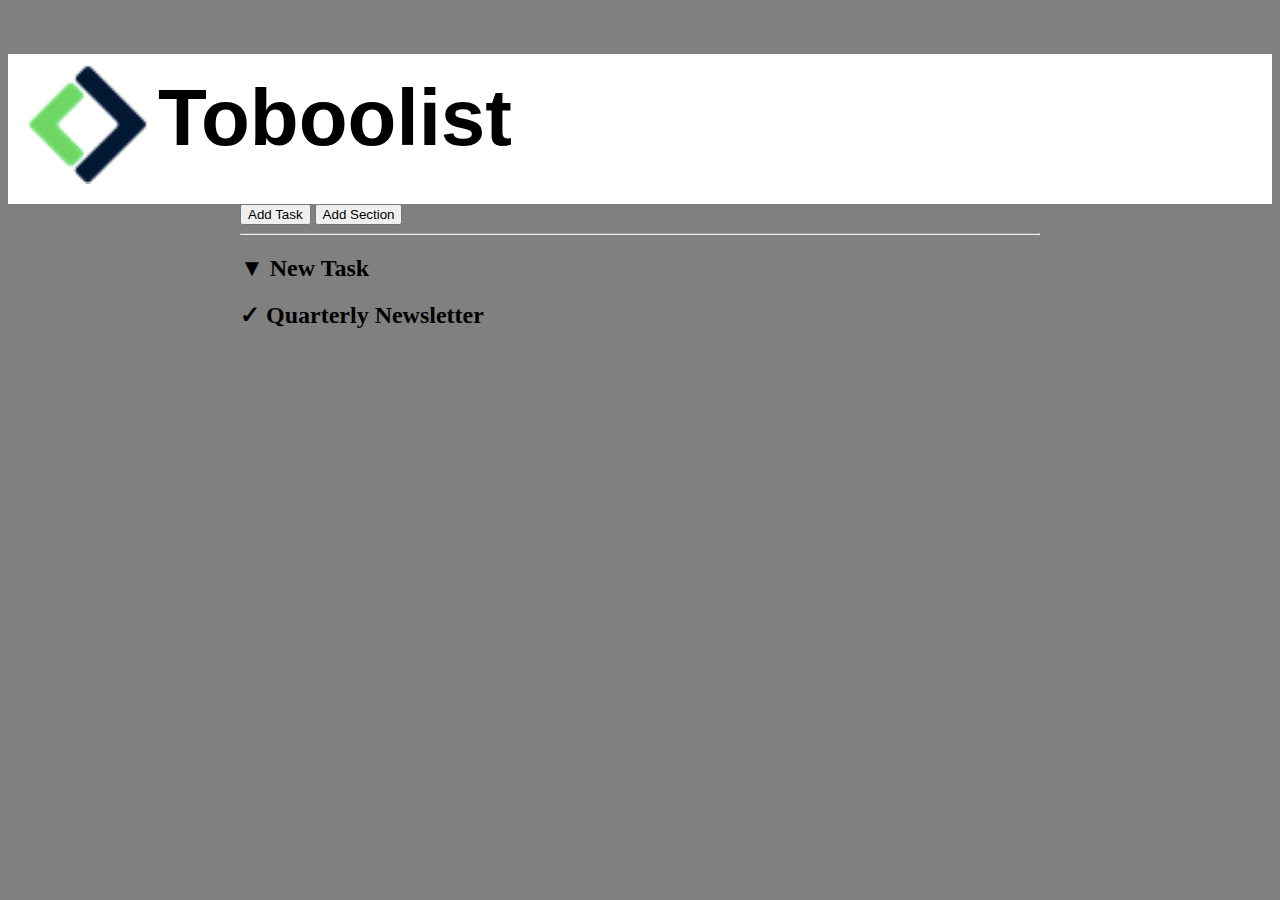
==== index.html @ ff5eb4f4 "feat(main):add Task and ToDo" ====
<!DOCTYPE html>
<html lang="en">
<head>
    <meta charset="UTF-8">
    <meta http-equiv="X-UA-Compatible" content="IE=edge">
    <meta name="viewport" content="width=device-width, initial-scale=1.0">
    <title>|TodoList|</title>
    <link rel="stylesheet" href="./css/style.css">
</head>
<body>
    <!-- Logo -->
    <header>
        <div class="header">
            <img src="./img/Logo.png" alt="logo" />
            <h1>Toboolist</h1>
        </div>
    </header>

    <main>
        <section>
            <!-- Button -->
            <div>
                <button id="butt1">Add Task</button>
                <button id="butt2">Add Section</button>
            </div>
            <hr>
            <!-- 1st Section -->
            <h2 class="Task">&#9660; New Task</h2>
            <h2 class="todo">&check; Quarterly Newsletter</h2>
        </section>
    </main>

    <footer>

    </footer>
    
</body>
</html>
---- css/style.css ----
header{
    background-color: white;
    background-size: auto 160px;
    height: 150px;
    
    
}
.header img {
    float: left;
    width: 120px;
    height: 120px;
    margin-left: 20px;
    vertical-align: text-top;
    padding-top: 10px;
  }
  
  .header h1 {
    position: relative;
    top: 18px;
    left: 10px;
    font-family: Arial, Helvetica, sans-serif;
    font-size: 80px;
  }

  body{
    background-color: gray;
  }

  main{
    max-width: 800px;
    margin: auto;
  }
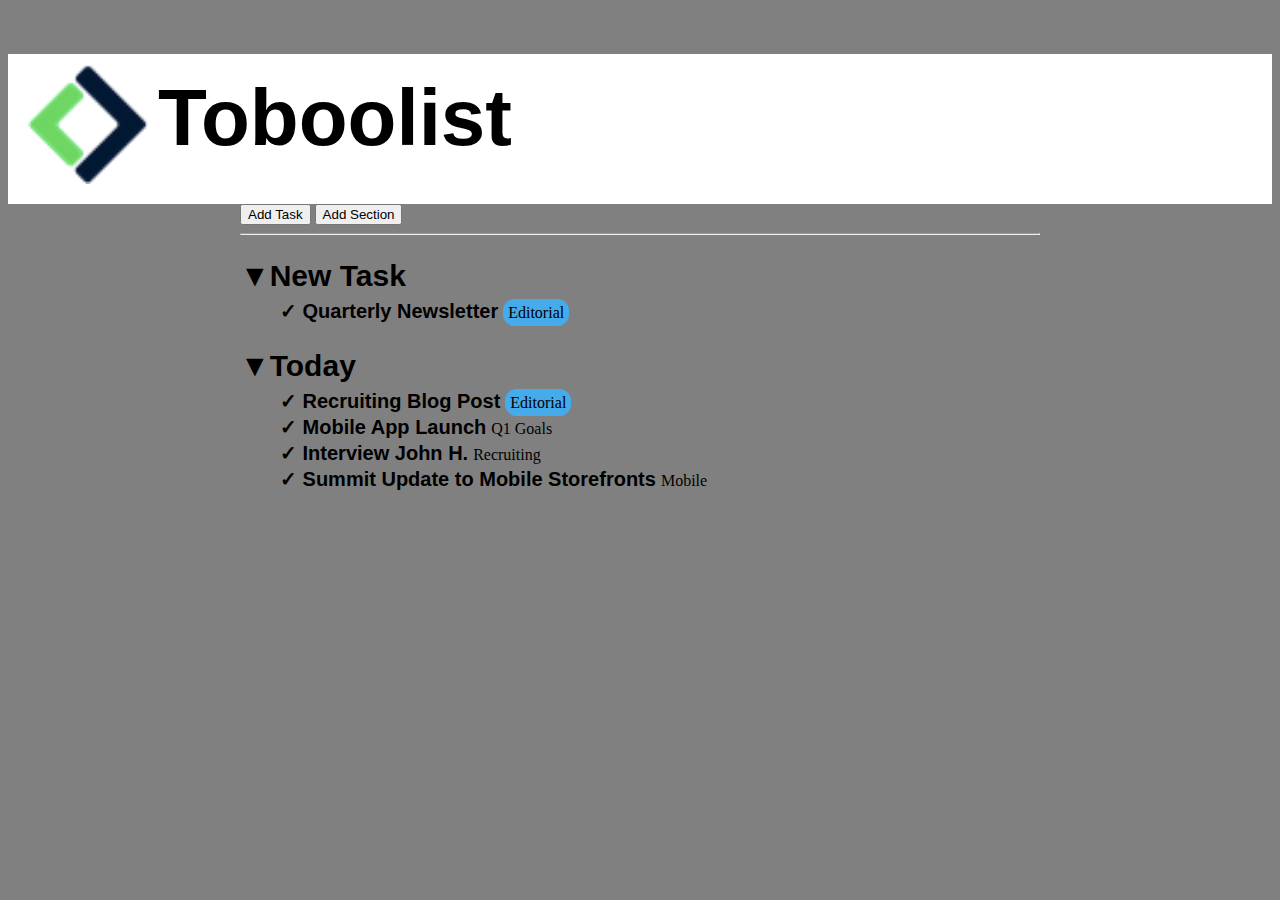
==== commit 1f447d8d: "feat(main):add 2nd section" ====
--- a/index.html
+++ b/index.html
@@ -25,8 +25,34 @@
             </div>
             <hr>
             <!-- 1st Section -->
-            <h2 class="Task">&#9660; New Task</h2>
-            <h2 class="todo">&check; Quarterly Newsletter</h2>
+            <div>
+                <h2 class="Task">&#9660;New Task</h2>
+                <h2 class="todo">&check; Quarterly Newsletter</h2>
+                <span class="editorial">Editorial</span>
+            </div>
+        </section>
+        <!-- 2nd Section -->
+        <section>
+            <div>
+                <h2 class="Task">&#9660;Today</h2>
+                <div>
+                    <h2 class="todo">&check; Recruiting Blog Post</h2>
+                    <span class="editorial">Editorial</span>
+                </div>
+                <div>
+                    <h2 class="todo">&check; Mobile App Launch</h2>
+                    <span class="goals">Q1 Goals</span>
+                </div>
+                <div>
+                    <h2 class="todo">&check; Interview John H.</h2>
+                    <span class="recruiting">Recruiting</span>
+                </div>
+                <div>
+                    <h2 class="todo">&check; Summit Update to Mobile Storefronts</h2>
+                    <span class="mobile">Mobile</span>
+                </div>
+                
+            </div>
         </section>
     </main>
 
--- a/css/style.css
+++ b/css/style.css
@@ -27,6 +27,27 @@
   }
 
   main{
+    box-sizing: border-box;
     max-width: 800px;
     margin: auto;
   }
+.Task{
+    font-family: Arial, Helvetica, sans-serif;
+    font-size: 30px;
+    font-weight: bold;
+    margin-bottom: 5px;
+}
+.todo{
+    font-family: Arial, Helvetica, sans-serif;
+    font-size: 20px;
+    margin: 1px;
+    margin-left: 40px;
+    display: inline-block;
+}
+
+.editorial{
+    background-color: #45ABEA;
+    border: 5px solid #45ABEA;
+    border-radius: 12px;
+
+}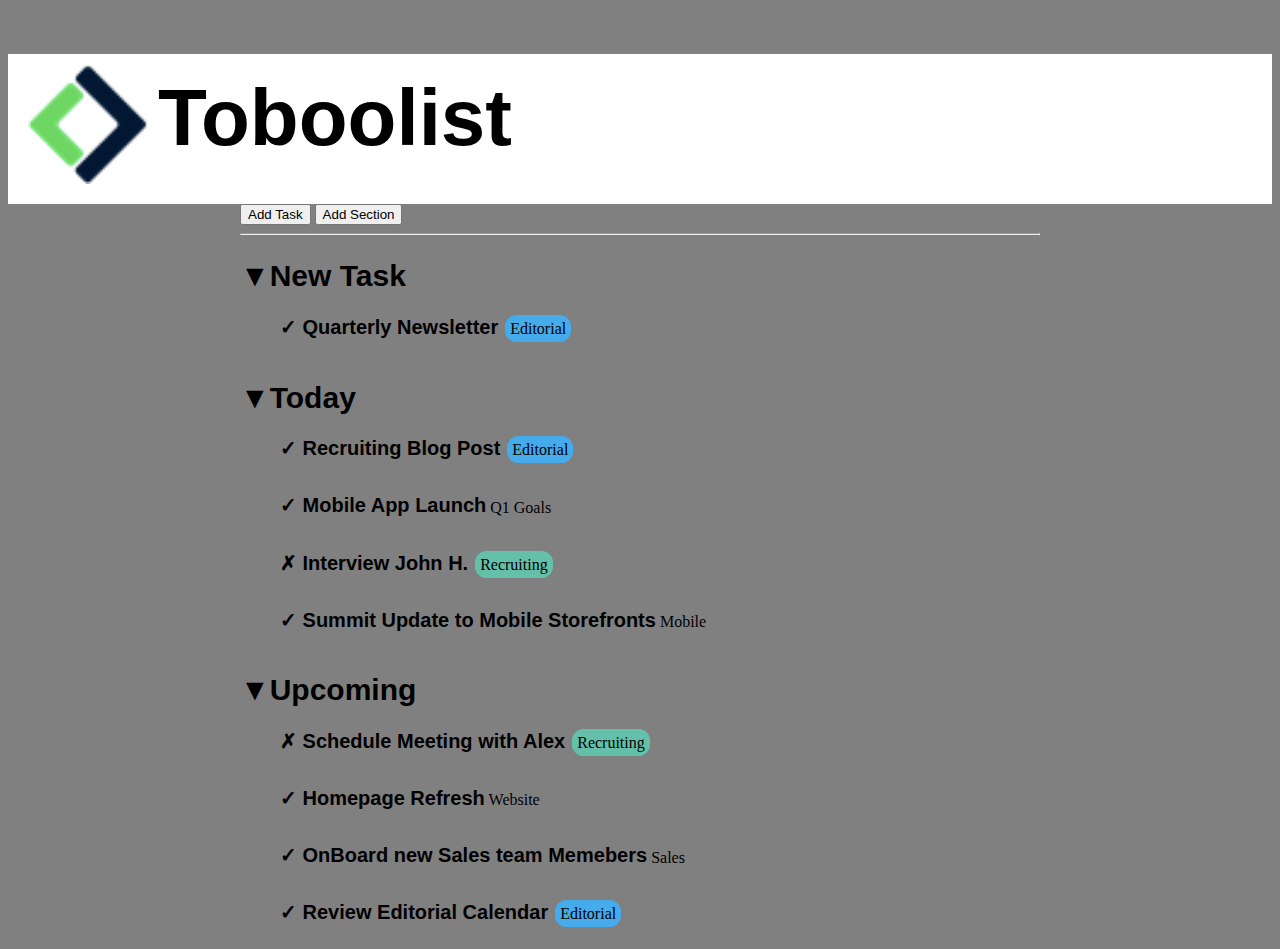
==== commit 5366c6ad: "feat(main):add 3rd section" ====
--- a/index.html
+++ b/index.html
@@ -1,64 +1,84 @@
 <!DOCTYPE html>
 <html lang="en">
-<head>
-    <meta charset="UTF-8">
-    <meta http-equiv="X-UA-Compatible" content="IE=edge">
-    <meta name="viewport" content="width=device-width, initial-scale=1.0">
-    <title>|TodoList|</title>
-    <link rel="stylesheet" href="./css/style.css">
-</head>
-<body>
-    <!-- Logo -->
-    <header>
-        <div class="header">
-            <img src="./img/Logo.png" alt="logo" />
-            <h1>Toboolist</h1>
-        </div>
-    </header>
+    <head>
+        <meta charset="UTF-8">
+        <meta http-equiv="X-UA-Compatible" content="IE=edge">
+        <meta name="viewport" content="width=device-width, initial-scale=1.0">
+        <title>|TodoList|</title>
+        <link rel="stylesheet" href="./css/style.css">
+    </head>
+    <body>
+        <!-- Logo -->
+        <header>
+            <div class="header">
+                <img src="./img/Logo.png" alt="logo" />
+                <h1>Toboolist</h1>
+            </div>
+        </header>
 
-    <main>
-        <section>
-            <!-- Button -->
-            <div>
-                <button id="butt1">Add Task</button>
-                <button id="butt2">Add Section</button>
-            </div>
-            <hr>
-            <!-- 1st Section -->
-            <div>
-                <h2 class="Task">&#9660;New Task</h2>
-                <h2 class="todo">&check; Quarterly Newsletter</h2>
-                <span class="editorial">Editorial</span>
-            </div>
-        </section>
-        <!-- 2nd Section -->
-        <section>
-            <div>
-                <h2 class="Task">&#9660;Today</h2>
+        <main>
+            <section>
+                <!-- Button -->
                 <div>
-                    <h2 class="todo">&check; Recruiting Blog Post</h2>
+                    <button id="butt1">Add Task</button>
+                    <button id="butt2">Add Section</button>
+                </div>
+                <hr>
+                <!-- 1st Section -->
+                <div>
+                    <h2 class="Task">&#9660;New Task</h2>
+                    <h2 class="todo">&check; Quarterly Newsletter</h2>
                     <span class="editorial">Editorial</span>
                 </div>
+            </section>
+            <!-- 2nd Section -->
+            <section>
                 <div>
-                    <h2 class="todo">&check; Mobile App Launch</h2>
-                    <span class="goals">Q1 Goals</span>
+                    <h2 class="Task">&#9660;Today</h2>
+                    <div>
+                        <h2 class="todo">&check; Recruiting Blog Post</h2>
+                        <span class="editorial">Editorial</span>
+                    </div>
+                    <div>
+                        <h2 class="todo">&check; Mobile App Launch</h2>
+                        <span id="goals">Q1 Goals</span>
+                    </div>
+                    <div>
+                        <h2 class="todo">&cross; Interview John H.</h2>
+                        <span class="recruiting">Recruiting</span>
+                    </div>
+                    <div>
+                        <h2 class="todo">&check; Summit Update to Mobile Storefronts</h2>
+                        <span id="mobile">Mobile</span>
+                    </div>
                 </div>
+            </section>
+            <!-- 3rd Section -->
+            <section>
                 <div>
-                    <h2 class="todo">&check; Interview John H.</h2>
-                    <span class="recruiting">Recruiting</span>
+                    <h2 class="Task">&#9660;Upcoming</h2>
+                    <div>
+                        <h2 class="todo">&cross; Schedule Meeting with Alex</h2>
+                        <span class="recruiting">Recruiting</span>
+                    </div>
+                    <div>
+                        <h2 class="todo">&check; Homepage Refresh</h2>
+                        <span id="website">Website</span>
+                    </div>
+                    <div>
+                        <h2 class="todo">&check; OnBoard new Sales team Memebers</h2>
+                        <span id="sales">Sales</span>
+                    </div>
+                    <div>
+                        <h2 class="todo">&check; Review Editorial Calendar</h2>
+                        <span class="editorial">Editorial</span>
                 </div>
-                <div>
-                    <h2 class="todo">&check; Summit Update to Mobile Storefronts</h2>
-                    <span class="mobile">Mobile</span>
-                </div>
-                
-            </div>
-        </section>
-    </main>
+            </section>
+        </main>
 
-    <footer>
+        <footer>
 
-    </footer>
-    
-</body>
+        </footer>
+        
+    </body>
 </html>--- a/css/style.css
+++ b/css/style.css
@@ -40,7 +40,7 @@
 .todo{
     font-family: Arial, Helvetica, sans-serif;
     font-size: 20px;
-    margin: 1px;
+    border: 5px;
     margin-left: 40px;
     display: inline-block;
 }
@@ -49,5 +49,25 @@
     background-color: #45ABEA;
     border: 5px solid #45ABEA;
     border-radius: 12px;
+    margin-left: 3px;
+}
+.goals{
+    background-color: #9C72E4;
+    border: 5px solid #9C72E4;
+    border-radius: 12px;
+    margin-left: 3px;
+}
 
+.recruiting{
+    background-color: #64C0A9;
+    border: 5px solid #64C0A9;
+    border-radius: 12px;
+    margin-left: 3px;
+}
+
+.mobile{
+    background-color: #F29E33;
+    border: 5px solid #F29E33;
+    border-radius: 12px;
+    margin-left: 3px;
 }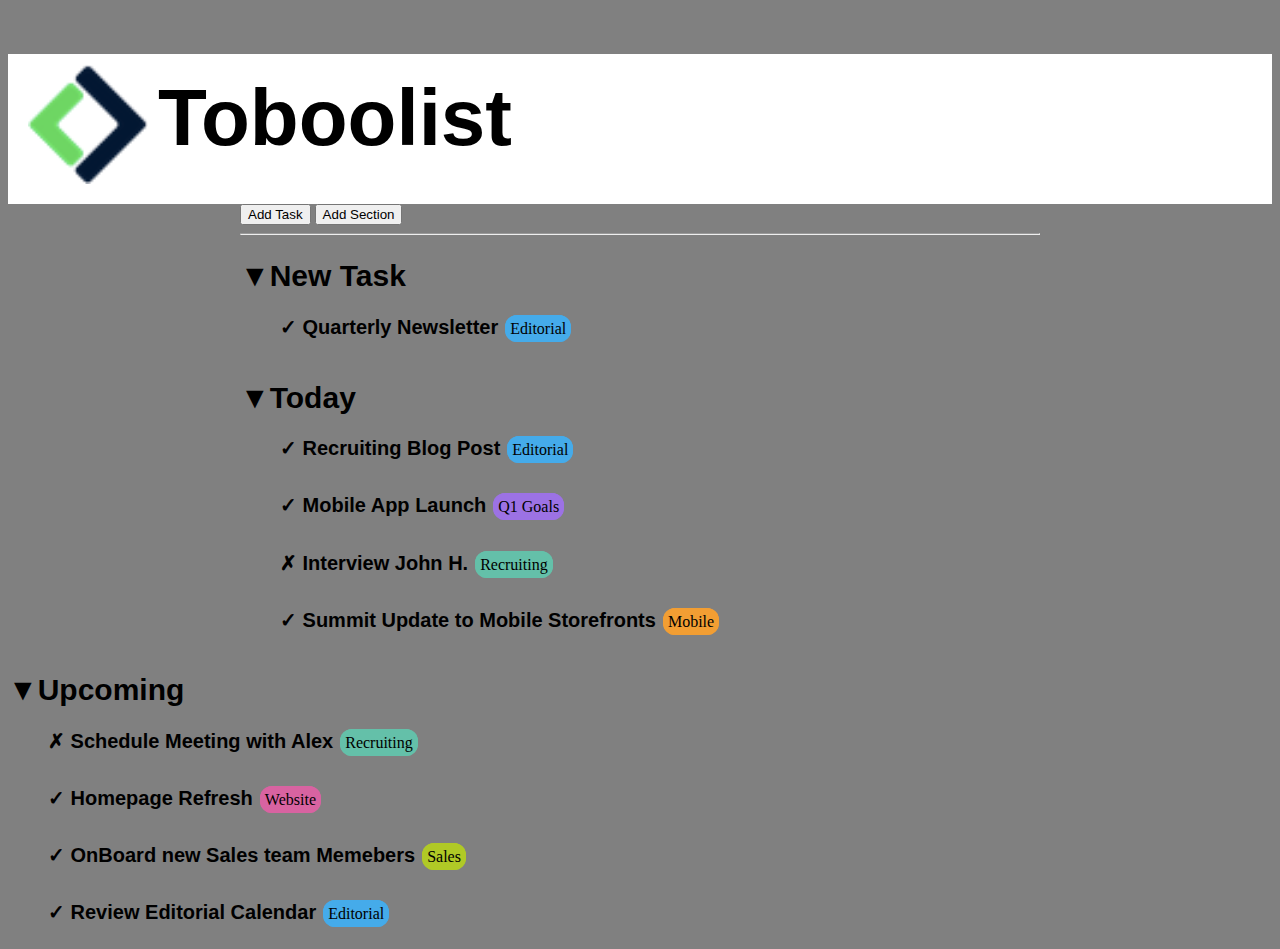
==== commit 19456c80: "fix(main, footer):change 3rd section position" ====
--- a/index.html
+++ b/index.html
@@ -53,7 +53,10 @@
                     </div>
                 </div>
             </section>
-            <!-- 3rd Section -->
+            
+        </main>
+  <!-- 3rd Section -->
+        <footer>
             <section>
                 <div>
                     <h2 class="Task">&#9660;Upcoming</h2>
@@ -72,13 +75,9 @@
                     <div>
                         <h2 class="todo">&check; Review Editorial Calendar</h2>
                         <span class="editorial">Editorial</span>
+                    </div>
                 </div>
             </section>
-        </main>
-
-        <footer>
-
         </footer>
-        
     </body>
 </html>--- a/css/style.css
+++ b/css/style.css
@@ -51,7 +51,7 @@
     border-radius: 12px;
     margin-left: 3px;
 }
-.goals{
+#goals{
     background-color: #9C72E4;
     border: 5px solid #9C72E4;
     border-radius: 12px;
@@ -65,9 +65,22 @@
     margin-left: 3px;
 }
 
-.mobile{
+#mobile{
     background-color: #F29E33;
     border: 5px solid #F29E33;
     border-radius: 12px;
     margin-left: 3px;
+}
+#website{
+    background-color: #D863A1;
+    border: 5px solid #D863A1;
+    border-radius: 12px;
+    margin-left: 3px;
+}
+
+#sales{
+    background-color: #B0C926;
+    border: 5px solid #B0C926;
+    border-radius: 12px;
+    margin-left: 3px;
 }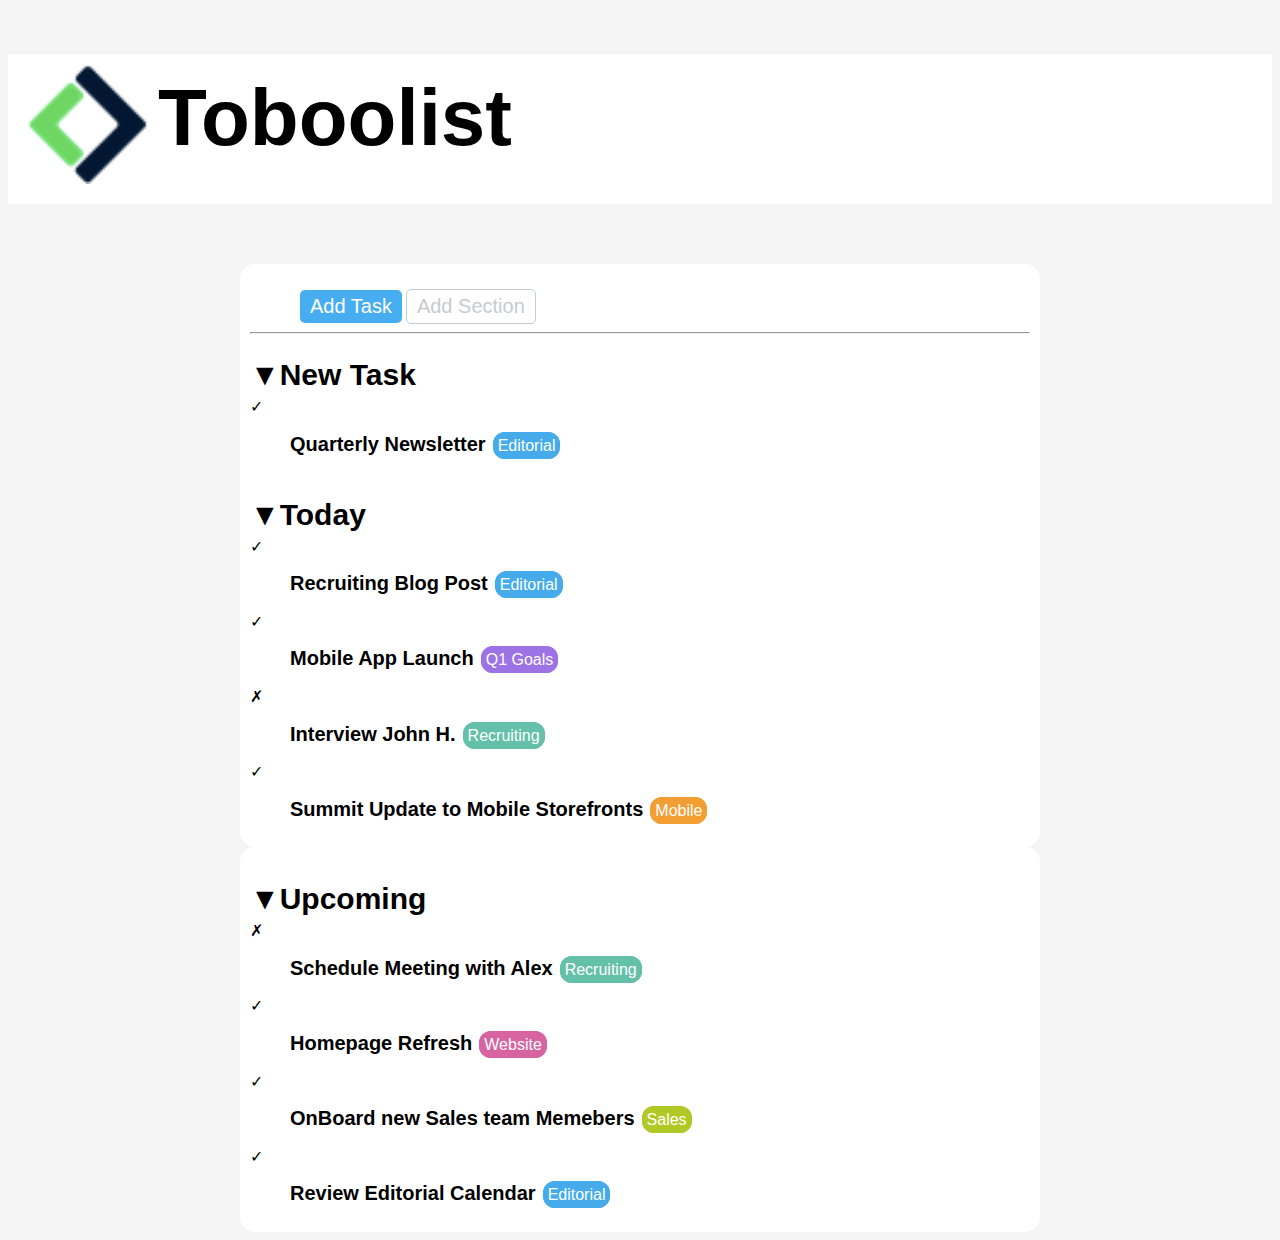
==== commit ea9a1306: "fix(main, footer).fix div position for check and cross" ====
--- a/index.html
+++ b/index.html
@@ -27,7 +27,9 @@
                 <!-- 1st Section -->
                 <div>
                     <h2 class="Task">&#9660;New Task</h2>
-                    <h2 class="todo">&check; Quarterly Newsletter</h2>
+                    <div class="check">&check;</div>
+                    <h2 class="todo"> Quarterly Newsletter</h2>
+                    
                     <span class="editorial">Editorial</span>
                 </div>
             </section>
@@ -36,19 +38,23 @@
                 <div>
                     <h2 class="Task">&#9660;Today</h2>
                     <div>
-                        <h2 class="todo">&check; Recruiting Blog Post</h2>
+                        <div class="check">&check;</div>
+                        <h2 class="todo"> Recruiting Blog Post</h2>
                         <span class="editorial">Editorial</span>
                     </div>
                     <div>
-                        <h2 class="todo">&check; Mobile App Launch</h2>
+                        <div class="check">&check;</div>
+                        <h2 class="todo"> Mobile App Launch</h2>
                         <span id="goals">Q1 Goals</span>
                     </div>
                     <div>
-                        <h2 class="todo">&cross; Interview John H.</h2>
+                        <div class="cross">&cross;</div>
+                        <h2 class="todo"> Interview John H.</h2>
                         <span class="recruiting">Recruiting</span>
                     </div>
                     <div>
-                        <h2 class="todo">&check; Summit Update to Mobile Storefronts</h2>
+                        <div class="check">&check;</div>
+                        <h2 class="todo"> Summit Update to Mobile Storefronts</h2>
                         <span id="mobile">Mobile</span>
                     </div>
                 </div>
@@ -61,19 +67,23 @@
                 <div>
                     <h2 class="Task">&#9660;Upcoming</h2>
                     <div>
-                        <h2 class="todo">&cross; Schedule Meeting with Alex</h2>
+                        <div class="cross">&cross;</div>
+                        <h2 class="todo"> Schedule Meeting with Alex</h2>
                         <span class="recruiting">Recruiting</span>
                     </div>
                     <div>
-                        <h2 class="todo">&check; Homepage Refresh</h2>
+                        <div class="check">&check;</div>
+                        <h2 class="todo"> Homepage Refresh</h2>
                         <span id="website">Website</span>
                     </div>
                     <div>
-                        <h2 class="todo">&check; OnBoard new Sales team Memebers</h2>
+                        <div class="check">&check;</div>
+                        <h2 class="todo"> OnBoard new Sales team Memebers</h2>
                         <span id="sales">Sales</span>
                     </div>
                     <div>
-                        <h2 class="todo">&check; Review Editorial Calendar</h2>
+                        <div class="check">&check;</div>
+                        <h2 class="todo"> Review Editorial Calendar</h2>
                         <span class="editorial">Editorial</span>
                     </div>
                 </div>
--- a/css/style.css
+++ b/css/style.css
@@ -2,9 +2,10 @@
     background-color: white;
     background-size: auto 160px;
     height: 150px;
-    
+    margin-bottom: 60px;
     
 }
+/* Logo */
 .header img {
     float: left;
     width: 120px;
@@ -23,14 +24,41 @@
   }
 
   body{
-    background-color: gray;
+    background-color: whitesmoke;
   }
 
   main{
+    background-color: #FFFFFF;
+    border: 10px solid white;
+    border-radius: 15px;
     box-sizing: border-box;
     max-width: 800px;
     margin: auto;
   }
+
+  #butt1{
+    background-color: #47ADF1;
+    font-family: Arial, Helvetica, sans-serif;
+    font-size: 20px;
+    color: white;
+    padding: 5px 10px;
+    border-radius: 5px;
+    border: none;
+    margin-top: 15px;
+    margin-left: 50px;
+  }
+
+  #butt2{
+    background-color: #FFFFFF;
+    font-family: Arial, Helvetica, sans-serif;
+    font-size: 20px;
+    color: #C5CCD1;
+    padding: 5px 10px;
+    border-radius: 5px;
+    border: 1px solid #C5CCD1;
+    margin-top: 15px;
+  }
+  /* 1st Section Properties */
 .Task{
     font-family: Arial, Helvetica, sans-serif;
     font-size: 30px;
@@ -46,12 +74,17 @@
 }
 
 .editorial{
+    font-family: Arial, Helvetica, sans-serif;
+    color:white;
     background-color: #45ABEA;
     border: 5px solid #45ABEA;
     border-radius: 12px;
     margin-left: 3px;
 }
+/* 2nd Section properties */
 #goals{
+    font-family: Arial, Helvetica, sans-serif;
+    color:white;
     background-color: #9C72E4;
     border: 5px solid #9C72E4;
     border-radius: 12px;
@@ -59,6 +92,8 @@
 }
 
 .recruiting{
+    font-family: Arial, Helvetica, sans-serif;
+    color:white;
     background-color: #64C0A9;
     border: 5px solid #64C0A9;
     border-radius: 12px;
@@ -66,12 +101,17 @@
 }
 
 #mobile{
+    font-family: Arial, Helvetica, sans-serif;
+    color:white;
     background-color: #F29E33;
     border: 5px solid #F29E33;
     border-radius: 12px;
     margin-left: 3px;
 }
+/* 3rd Section Properties */
 #website{
+    font-family: Arial, Helvetica, sans-serif;
+    color:white;
     background-color: #D863A1;
     border: 5px solid #D863A1;
     border-radius: 12px;
@@ -79,8 +119,19 @@
 }
 
 #sales{
+    font-family: Arial, Helvetica, sans-serif;
+    color:white;
     background-color: #B0C926;
     border: 5px solid #B0C926;
     border-radius: 12px;
     margin-left: 3px;
+}
+
+footer{
+    background-color: #FFFFFF;
+    border: 10px solid white;
+    border-radius: 15px;
+    box-sizing: border-box;
+    max-width: 800px;
+    margin: auto;
 }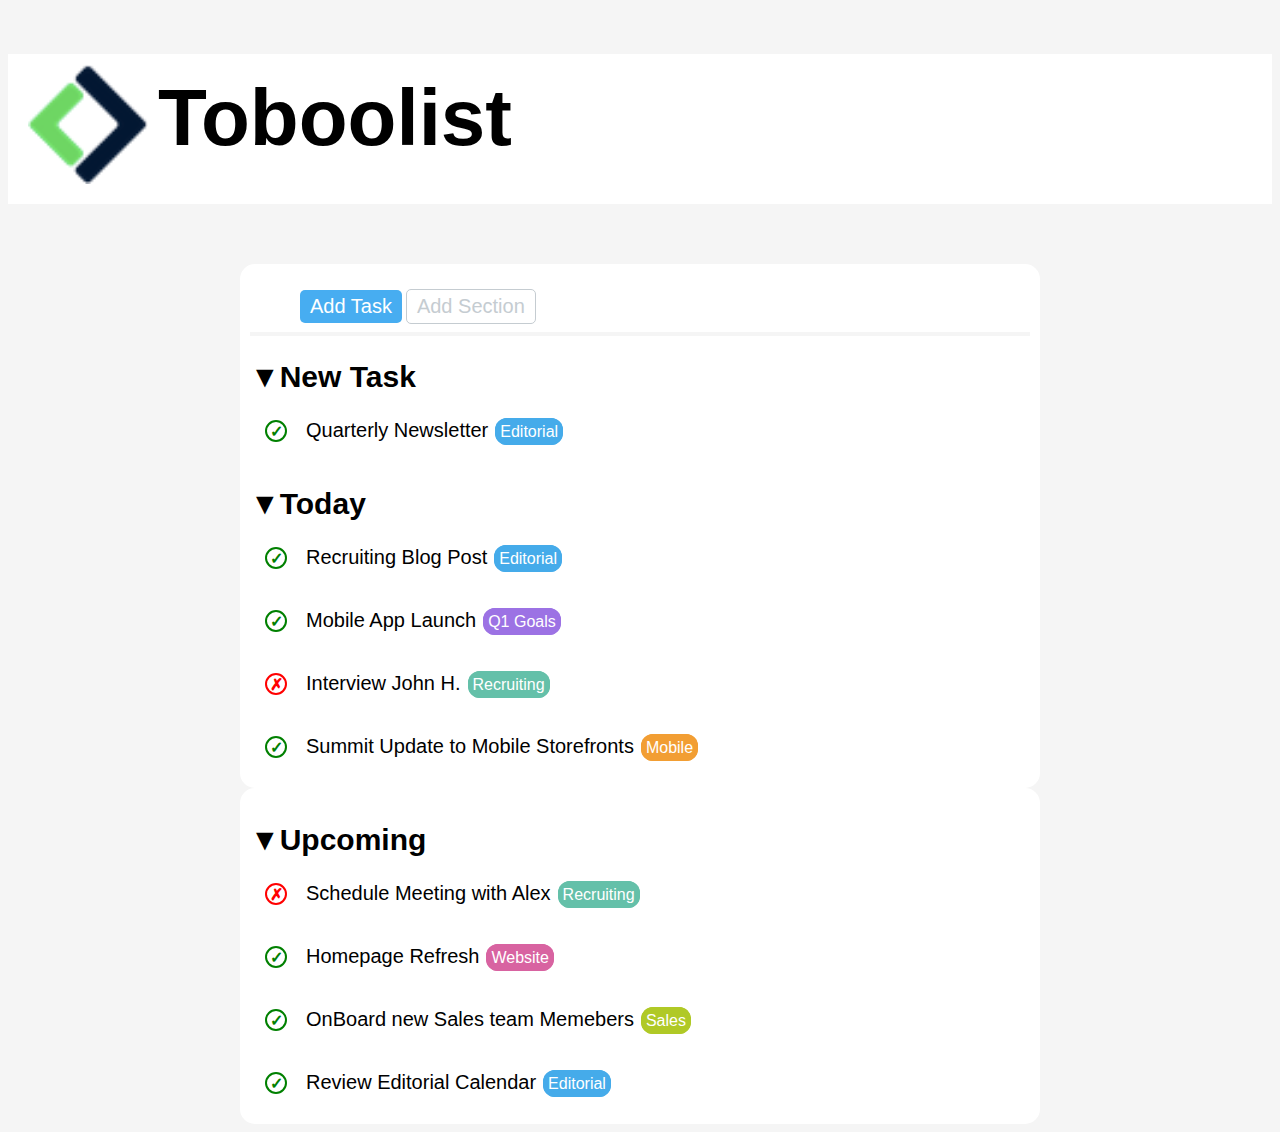
==== commit 4a31e642: "Fix(main,footer):fix anche change h2 to h3" ====
--- a/index.html
+++ b/index.html
@@ -28,7 +28,7 @@
                 <div>
                     <h2 class="Task">&#9660;New Task</h2>
                     <div class="check">&check;</div>
-                    <h2 class="todo"> Quarterly Newsletter</h2>
+                    <h3 class="todo"> Quarterly Newsletter</h3>
                     
                     <span class="editorial">Editorial</span>
                 </div>
@@ -39,22 +39,22 @@
                     <h2 class="Task">&#9660;Today</h2>
                     <div>
                         <div class="check">&check;</div>
-                        <h2 class="todo"> Recruiting Blog Post</h2>
+                        <h3 class="todo"> Recruiting Blog Post</h3>
                         <span class="editorial">Editorial</span>
                     </div>
                     <div>
                         <div class="check">&check;</div>
-                        <h2 class="todo"> Mobile App Launch</h2>
+                        <h3 class="todo"> Mobile App Launch</h3>
                         <span id="goals">Q1 Goals</span>
                     </div>
                     <div>
                         <div class="cross">&cross;</div>
-                        <h2 class="todo"> Interview John H.</h2>
+                        <h3 class="todo"> Interview John H.</h3>
                         <span class="recruiting">Recruiting</span>
                     </div>
                     <div>
                         <div class="check">&check;</div>
-                        <h2 class="todo"> Summit Update to Mobile Storefronts</h2>
+                        <h3 class="todo"> Summit Update to Mobile Storefronts</h3>
                         <span id="mobile">Mobile</span>
                     </div>
                 </div>
@@ -68,22 +68,22 @@
                     <h2 class="Task">&#9660;Upcoming</h2>
                     <div>
                         <div class="cross">&cross;</div>
-                        <h2 class="todo"> Schedule Meeting with Alex</h2>
+                        <h3 class="todo"> Schedule Meeting with Alex</h3>
                         <span class="recruiting">Recruiting</span>
                     </div>
                     <div>
                         <div class="check">&check;</div>
-                        <h2 class="todo"> Homepage Refresh</h2>
+                        <h3 class="todo"> Homepage Refresh</h3>
                         <span id="website">Website</span>
                     </div>
                     <div>
                         <div class="check">&check;</div>
-                        <h2 class="todo"> OnBoard new Sales team Memebers</h2>
+                        <h3 class="todo"> OnBoard new Sales team Memebers</h3>
                         <span id="sales">Sales</span>
                     </div>
                     <div>
                         <div class="check">&check;</div>
-                        <h2 class="todo"> Review Editorial Calendar</h2>
+                        <h3 class="todo"> Review Editorial Calendar</h3>
                         <span class="editorial">Editorial</span>
                     </div>
                 </div>
--- a/css/style.css
+++ b/css/style.css
@@ -58,6 +58,10 @@
     border: 1px solid #C5CCD1;
     margin-top: 15px;
   }
+
+  hr{
+    border: 2px solid whitesmoke;
+  }
   /* 1st Section Properties */
 .Task{
     font-family: Arial, Helvetica, sans-serif;
@@ -68,9 +72,36 @@
 .todo{
     font-family: Arial, Helvetica, sans-serif;
     font-size: 20px;
+    font-weight: lighter;
     border: 5px;
-    margin-left: 40px;
+    margin-left: 15px;
     display: inline-block;
+}
+
+.check{
+    border: 2px solid green;
+    color: green;
+    border-radius: 50%;
+    height: 18px;
+    width: 18px;
+    text-align: center;
+    font-weight: bold;
+    display: inline-block;
+    margin-left: 15px;
+    margin-top: 20px;
+}
+
+.cross{
+    border: 2px solid red;
+    color: red;
+    border-radius: 50%;
+    height: 18px;
+    width: 18px;
+    text-align: center;
+    font-weight: bold;
+    display: inline-block;
+    margin-left: 15px;
+    margin-top: 20px;
 }
 
 .editorial{
